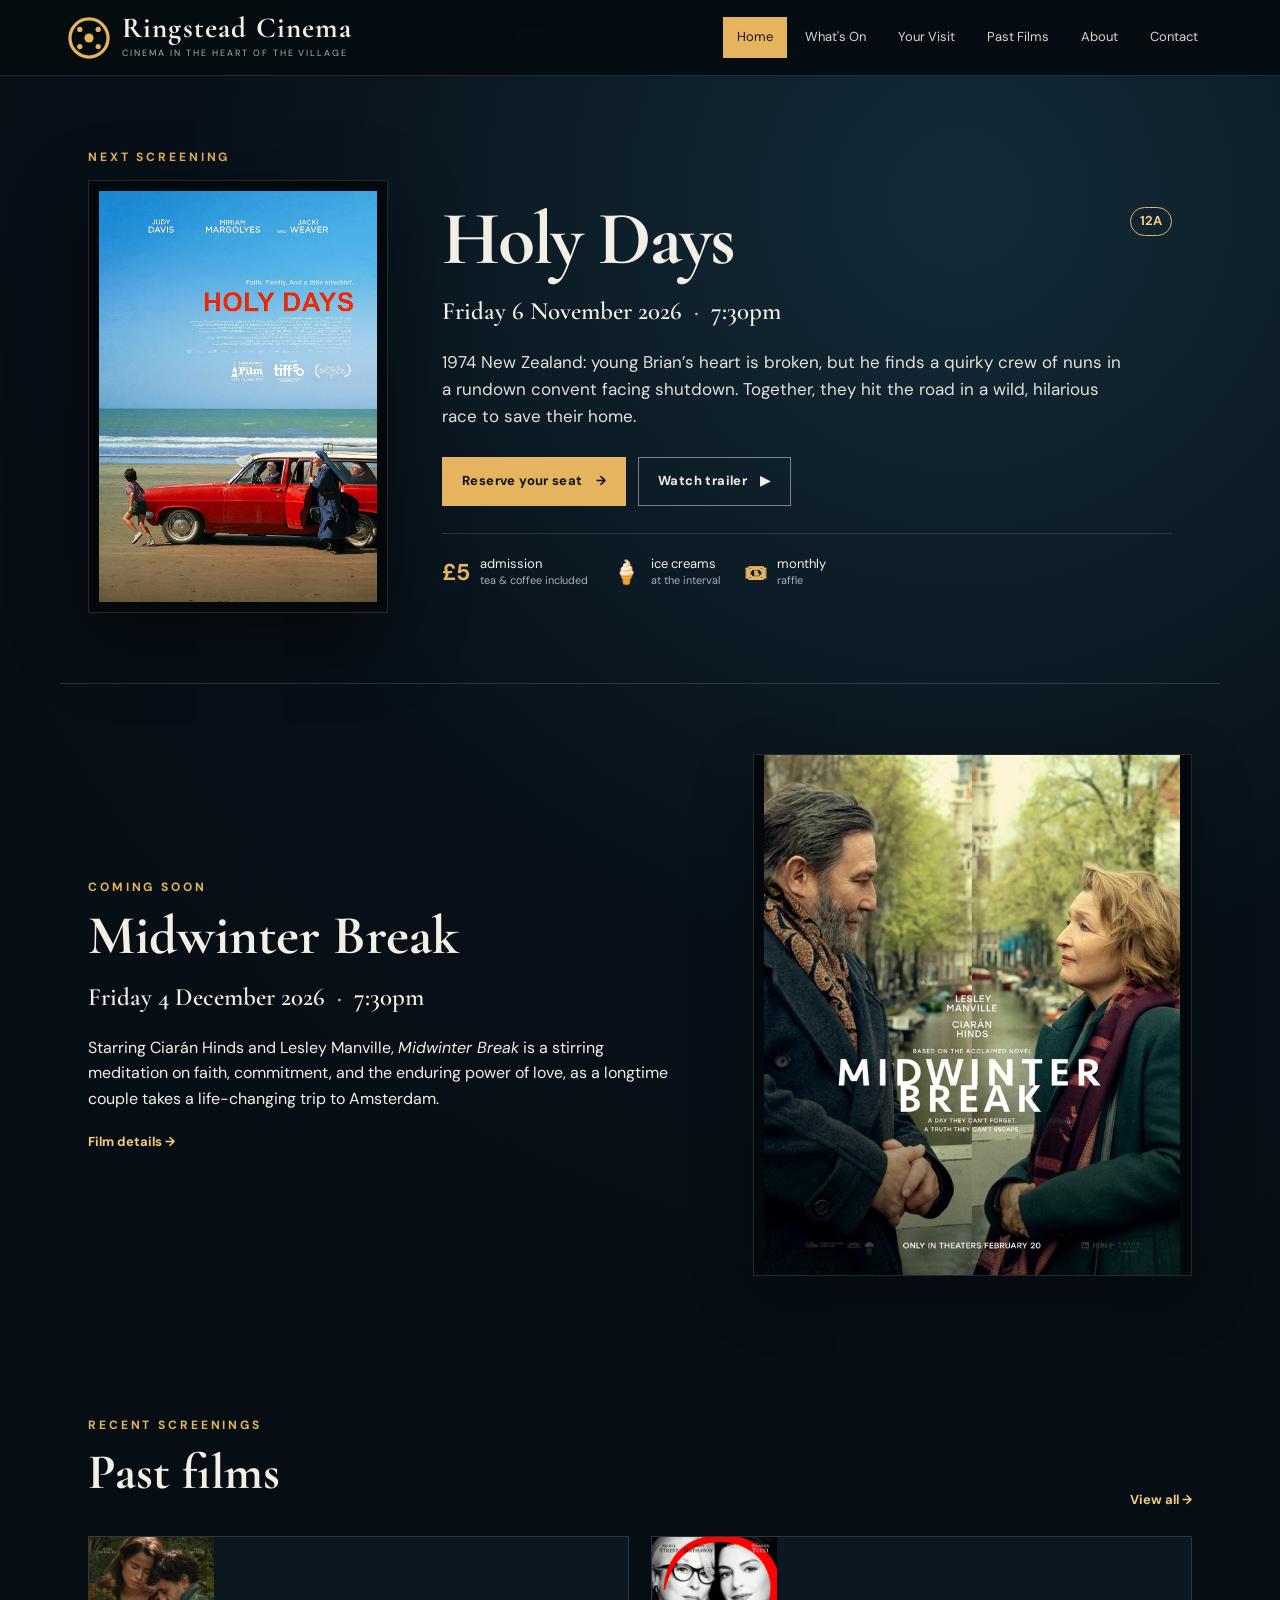
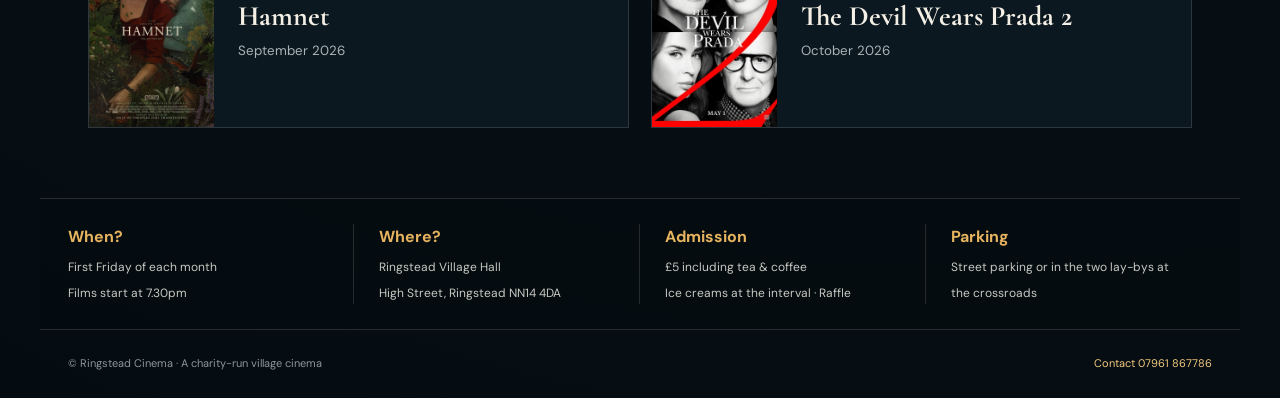
==== index.html @ 79355427 "Update index.html" ====
<!doctype html>
<html lang="en-GB">
<head>
  <meta charset="utf-8">
  <meta name="viewport" content="width=device-width, initial-scale=1">
 <meta name="description" content="Ringstead Village Cinema at Ringstead Village Hall. Films every first Friday of the month at 7.30pm, with £5 admission including tea and coffee.">

<title>Ringstead Village Cinema | Ringstead Cinema</title>
  <link rel="stylesheet" href="styles.css">
</head>
<body>
  <header class="site-header">
    <div class="header-inner">
      <a class="brand" href="index.html" aria-label="Ringstead Cinema home">
        <span class="brand-mark" aria-hidden="true"><svg viewBox="0 0 64 64"><circle cx="32" cy="32" r="29" fill="none" stroke="currentColor" stroke-width="5"/><circle cx="32" cy="32" r="7" fill="currentColor"/><circle cx="18" cy="19" r="4" fill="currentColor"/><circle cx="46" cy="19" r="4" fill="currentColor"/><circle cx="18" cy="45" r="4" fill="currentColor"/><circle cx="46" cy="45" r="4" fill="currentColor"/></svg></span>
        <span><strong>Ringstead Cinema</strong><small>CINEMA IN THE HEART OF THE VILLAGE</small></span>
      </a>
      <nav class="nav" aria-label="Main navigation">
        <a class="active" href="index.html">Home</a><a href="film.html">What's On</a><a href="visit.html">Your Visit</a><a href="past-films.html">Past Films</a><a href="about.html">About</a><a href="visit.html#contact">Contact</a>
      </nav>
    </div>
  </header>

  <main>
    <section class="hero-film section-shell">
      <div class="eyebrow">NEXT SCREENING</div>
      <div class="hero-grid">
        <div class="poster-frame hero-poster"><img src="assets/holy-days-poster.jpg" alt="Holy Days poster"></div>
        <div class="hero-copy">
          <span class="rating">12A</span>
          <h1>Holy Days</h1>
          <p class="date-line">Friday 6 November 2026 <span>·</span> 7:30pm</p>
          <p class="lead">1974 New Zealand: young Brian’s heart is broken, but he finds a quirky crew of nuns in a rundown convent facing shutdown. Together, they hit the road in a wild, hilarious race to save their home.</p>
          <div class="button-row"><a class="button primary" href="film.html#reserve">Reserve your seat <span>→</span></a><a class="button secondary" href="film.html#trailer">Watch trailer <span>▶</span></a></div>
          <div class="perks"><div><b>£5</b><span>admission<br><small>tea &amp; coffee included</small></span></div><div><b>🍦</b><span>ice creams<br><small>at the interval</small></span></div><div><b>🎟</b><span>monthly<br><small>raffle</small></span></div></div>
        </div>
      </div>
    </section>

    <section class="section-shell split-section">
      <div><div class="eyebrow">COMING SOON</div><h2>Midwinter Break</h2><p class="date-line">Friday 4 December 2026 <span>·</span> 7:30pm</p><p>Starring Ciarán Hinds and Lesley Manville, <em>Midwinter Break</em> is a stirring meditation on faith, commitment, and the enduring power of love, as a longtime couple takes a life-changing trip to Amsterdam.</p><a class="text-link" href="coming.html">Film details →</a></div>
      <div class="coming-art"><img src="assets/midwinter-break-poster.png" alt="Midwinter Break poster"></div>
    </section>

    <section class="section-shell archive-preview">
      <div class="section-heading"><div><div class="eyebrow">RECENT SCREENINGS</div><h2>Past films</h2></div><a class="text-link" href="past-films.html">View all →</a></div>
      <div class="past-grid">
        <a class="past-card" href="past-films.html#hamnet"><img src="assets/hamnet-poster.jpg" alt="Hamnet poster"><span><strong>Hamnet</strong><small>September 2026</small></span></a>
        <a class="past-card" href="past-films.html#prada"><img src="assets/devil-wears-prada-2.png" alt="The Devil Wears Prada 2 poster"><span><strong>The Devil Wears Prada 2</strong><small>October 2026</small></span></a>
      </div>
    </section>

    <section class="visit-strip">
      <div><b>When?</b><span>First Friday of each month<br>Films start at 7.30pm</span></div>
      <div><b>Where?</b><span>Ringstead Village Hall<br>High Street, Ringstead NN14 4DA</span></div>
      <div><b>Admission</b><span>£5 including tea &amp; coffee<br>Ice creams at the interval · Raffle</span></div>
      <div><b>Parking</b><span>Street parking or in the two lay-bys at the crossroads</span></div>
    </section>
  </main>
  <footer><div>© Ringstead Cinema · A charity-run village cinema</div><div><a href="visit.html#contact">Contact 07961 867786</a></div></footer>
</body>
</html>
---- styles.css ----
@import url('https://fonts.googleapis.com/css2?family=Cormorant+Garamond:wght@500;600;700&family=DM+Sans:wght@400;500;600;700&display=swap');
:root{--ink:#071018;--ink2:#0b1720;--panel:#101e27;--cream:#f4efe5;--muted:#aab3b7;--gold:#e6b35f;--gold2:#f3ca7e;--line:rgba(244,239,229,.14);--red:#a54d45;--white:#fff}*{box-sizing:border-box}html{scroll-behavior:smooth}body{margin:0;background:radial-gradient(circle at 75% 10%,#132b39 0,#071018 38%,#050c11 100%);color:var(--cream);font-family:'DM Sans',Arial,sans-serif;line-height:1.6}a{color:inherit;text-decoration:none}.site-header{position:sticky;top:0;z-index:20;background:rgba(5,12,17,.93);backdrop-filter:blur(14px);border-bottom:1px solid var(--line)}.header-inner{max-width:1200px;margin:auto;display:flex;align-items:center;justify-content:space-between;gap:24px;padding:15px 28px}.brand{display:flex;align-items:center;gap:12px;min-width:270px}.brand-mark{width:42px;height:42px;color:var(--gold);display:block}.brand-mark svg{width:100%;height:100%}.brand strong{display:block;font-family:'Cormorant Garamond',serif;font-size:29px;line-height:.9;letter-spacing:.04em}.brand small{display:block;font-size:9px;letter-spacing:.22em;color:var(--muted);margin-top:5px}.nav{display:flex;align-items:center;gap:4px}.nav a{font-size:13px;color:#d9d6ce;padding:9px 13px;border:1px solid transparent}.nav a:hover,.nav a.active{color:#111820;background:var(--gold);border-color:var(--gold)}.section-shell{max-width:1160px;margin:0 auto;padding:70px 28px}.hero-film{padding-top:72px}.eyebrow{font-size:12px;letter-spacing:.24em;font-weight:700;color:var(--gold);margin-bottom:12px}.hero-grid{display:grid;grid-template-columns:300px 1fr;gap:54px;align-items:center}.poster-frame{background:#03080c;padding:10px;border:1px solid rgba(244,239,229,.14);box-shadow:0 25px 70px rgba(0,0,0,.45)}.poster-frame img{display:block;width:100%;height:auto}.hero-copy{position:relative}.rating{display:inline-flex;border:1px solid var(--gold);color:var(--gold2);font-weight:700;font-size:13px;border-radius:999px;padding:3px 9px;vertical-align:middle}h1,h2,h3{font-family:'Cormorant Garamond',serif;line-height:.98;margin:0 0 14px}h1{font-size:76px;letter-spacing:-.025em}.hero-copy .rating{position:absolute;left:calc(100% - 62px);top:5px}.date-line{font-family:'Cormorant Garamond',serif;font-weight:600;font-size:25px;margin:0 0 18px}.date-line span,.film-meta span{color:var(--gold);padding:0 6px}.lead{font-size:17px;max-width:680px;color:#e4e0d7}.button-row{display:flex;gap:12px;flex-wrap:wrap;margin:27px 0}.button{display:inline-flex;align-items:center;justify-content:center;gap:13px;border:1px solid var(--gold);padding:13px 19px;font-weight:700;font-size:13px;letter-spacing:.03em;cursor:pointer}.button.primary{background:var(--gold);color:#0a1319}.button.primary:hover{background:var(--gold2)}.button.secondary{background:transparent;color:var(--cream);border-color:#78848a}.button.secondary:hover{border-color:var(--gold);color:var(--gold2)}.button.full{width:100%}.perks{display:flex;gap:24px;border-top:1px solid var(--line);padding-top:20px;max-width:730px}.perks div{display:flex;gap:10px;align-items:center}.perks b{font-size:23px;color:var(--gold)}.perks span{font-size:13px;line-height:1.25}.perks small{color:var(--muted)}.split-section{display:grid;grid-template-columns:1.15fr .85fr;gap:70px;border-top:1px solid var(--line);align-items:center}.split-section h2{font-size:55px}.coming-art{min-height:310px;background:#03080c;position:relative;overflow:hidden;border:1px solid var(--line);display:flex;align-items:center;justify-content:center;box-shadow:0 20px 55px rgba(0,0,0,.3)}.coming-art img{display:block;width:100%;height:auto;max-height:520px;object-fit:contain}.section-heading{display:flex;justify-content:space-between;align-items:end;gap:30px}.archive-preview h2{font-size:50px}.text-link{color:var(--gold2);font-weight:700;font-size:13px}.past-grid{display:grid;grid-template-columns:1fr 1fr;gap:22px;margin-top:25px}.past-card{display:grid;grid-template-columns:125px 1fr;min-height:190px;border:1px solid var(--line);background:rgba(16,30,39,.68);transition:.2s}.past-card:hover{border-color:rgba(230,179,95,.55);transform:translateY(-2px)}.past-card img{width:125px;height:190px;object-fit:cover}.past-card span{padding:24px;align-self:center}.past-card strong{display:block;font-family:'Cormorant Garamond',serif;font-size:28px;line-height:1.05}.past-card small{display:block;color:var(--muted);margin-top:8px}.visit-strip{border-top:1px solid var(--line);border-bottom:1px solid var(--line);display:grid;grid-template-columns:repeat(4,1fr);max-width:1200px;margin:0 auto;padding:25px 28px;background:rgba(4,10,14,.4)}.visit-strip div{padding:0 25px;border-right:1px solid var(--line)}.visit-strip div:first-child{padding-left:0}.visit-strip div:last-child{border:0}.visit-strip b{display:block;color:var(--gold);margin-bottom:4px}.visit-strip span{font-size:12px;color:#c8c8c1}footer{max-width:1200px;margin:auto;padding:25px 28px;display:flex;justify-content:space-between;gap:20px;color:#8d979b;font-size:11px}footer a{color:var(--gold2)}.breadcrumb{font-size:12px;color:#8d979b;margin:0 0 30px}.breadcrumb span{padding:0 8px;color:var(--gold)}.film-intro{display:grid;grid-template-columns:270px 1fr;gap:48px;align-items:center}.film-intro h1{font-size:70px;display:inline-block;margin-right:16px}.title-row{display:flex;align-items:center;gap:15px}.film-meta{font-size:12px;color:var(--muted);letter-spacing:.04em}.booking-section{margin-top:65px;padding:45px 0;border-top:1px solid var(--line);border-bottom:1px solid var(--line)}.booking-layout{display:grid;grid-template-columns:1fr 310px;gap:25px;margin-top:25px}.seat-area{background:rgba(5,13,18,.75);border:1px solid var(--line);padding:28px}.screen-label{height:38px;max-width:520px;margin:0 auto 18px;border-radius:0 0 50% 50%;border-top:5px solid #ddd5c5;text-align:center;color:#8d979b;font-size:10px;letter-spacing:.25em}.tables{display:flex;justify-content:center;gap:40px;margin-bottom:20px}.tables span{font-size:10px;border:1px solid #58636a;padding:5px 24px;border-radius:4px;color:#aab3b7}.seat-map{display:grid;grid-template-columns:26px repeat(7,1fr);gap:8px;max-width:560px;margin:0 auto}.row-label{display:grid;place-items:center;color:var(--gold);font-weight:700}.seat{aspect-ratio:1.25;border:1px solid #667279;background:#e7e4dc;color:#172027;border-radius:6px;font-size:12px;font-weight:700;cursor:pointer}.seat:hover{transform:translateY(-1px);box-shadow:0 5px 10px #0005}.seat.selected{background:#c75b50;color:#fff;border-color:#e98b7f}.seat.reserved{background:#4e565a;color:#aeb4b6;border-color:#4e565a;cursor:not-allowed}.legend{display:flex;justify-content:center;gap:20px;margin-top:25px;color:#aeb4b6;font-size:11px}.legend i{display:inline-block;width:13px;height:13px;border-radius:3px;vertical-align:-2px;margin-right:5px;background:#e7e4dc}.legend i.selected{background:#c75b50}.legend i.reserved{background:#4e565a}.selection-panel{background:#f2eee6;color:#162028;padding:25px;align-self:start}.selection-panel h3{font-size:29px}.selected-list{min-height:70px;font-size:13px;color:#5d686c}.seat-chip{display:inline-block;background:#ddd6c9;padding:4px 7px;border-radius:4px;margin:0 4px 6px 0;color:#182129;font-weight:700}.total{border-top:1px solid #c9c3b8;margin:12px 0 18px;padding-top:14px;display:flex;justify-content:space-between}.total strong{font-size:23px}.tiny{font-size:10px;color:#737a7c;margin-bottom:0}.status-pill{font-size:11px;border:1px solid var(--line);padding:7px 11px;color:#aeb4b6}.booking-form{background:#0d1b24;border:1px solid var(--line);padding:30px;margin-top:22px}.booking-form.hidden{display:none}.form-header{display:flex;justify-content:space-between;align-items:start}.form-header h3{font-size:35px}.link-button{background:none;border:0;color:var(--gold2);cursor:pointer;font:inherit;font-size:12px}.form-grid{display:grid;grid-template-columns:repeat(3,1fr);gap:15px}.booking-form label{font-size:12px;color:#aeb4b6}.booking-form input{display:block;width:100%;margin-top:6px;background:#071018;border:1px solid #46535a;color:#f4efe5;padding:11px;border-radius:2px;font:inherit}.checkbox{display:flex;gap:8px;align-items:start;margin:18px 0}.checkbox input{width:auto;margin:3px 0}.form-message{margin-top:15px;font-size:12px;color:var(--gold2)}.content-section{padding:60px 0;border-bottom:1px solid var(--line)}.content-section h2{font-size:50px}.video-wrap{position:relative;aspect-ratio:16/9;background:#000;max-width:900px}.video-wrap iframe{position:absolute;inset:0;width:100%;height:100%;border:0}.info-cards{display:grid;grid-template-columns:repeat(3,1fr);gap:15px}.info-cards div{border:1px solid var(--line);padding:22px;background:rgba(16,30,39,.65)}.info-cards strong,.info-cards span{display:block}.info-cards strong{font-family:'Cormorant Garamond',serif;font-size:25px}.info-cards span{color:var(--muted);font-size:12px}.interior-page h1{font-size:72px}.large-copy{font-size:21px;color:#d4d2cb;max-width:780px}.visit-grid{display:grid;grid-template-columns:1fr 1fr;gap:70px;border-top:1px solid var(--line);margin-top:50px;padding-top:40px}.visit-grid h2,.about-columns h2{font-size:40px}.contact-box{margin-top:60px;padding:35px;border:1px solid var(--line);display:flex;align-items:center;justify-content:space-between;gap:30px;background:rgba(16,30,39,.7)}.phone{font-family:'Cormorant Garamond',serif;font-size:35px;color:var(--gold);margin:0}.archive-grid{display:grid;grid-template-columns:1fr 1fr;gap:25px;margin-top:50px}.archive-card{display:grid;grid-template-columns:190px 1fr;border:1px solid var(--line);background:rgba(16,30,39,.65)}.archive-card img{width:190px;height:280px;object-fit:cover}.archive-card div{padding:28px}.archive-card h2{font-size:38px}.about-columns{display:grid;grid-template-columns:1fr 1fr;gap:70px;margin-top:50px;border-top:1px solid var(--line);padding-top:40px}.about-columns p{max-width:540px}
@media(max-width:850px){.header-inner{align-items:flex-start;flex-direction:column}.nav{width:100%;overflow:auto}.nav a{white-space:nowrap}.hero-grid,.film-intro,.split-section,.booking-layout,.visit-grid,.about-columns,.archive-grid{grid-template-columns:1fr}.hero-copy .rating{position:static}.hero-grid{gap:28px}.hero-poster,.film-intro>.poster-frame{max-width:330px;margin:auto}h1,.interior-page h1{font-size:56px}.film-intro h1{font-size:54px}.visit-strip{grid-template-columns:1fr 1fr;gap:18px}.visit-strip div{padding:10px 18px;border-right:0}.past-grid{grid-template-columns:1fr}.form-grid{grid-template-columns:1fr}.archive-card{grid-template-columns:130px 1fr}.archive-card img{width:130px;height:195px}.booking-layout{gap:15px}.seat-area{padding:18px}.seat-map{gap:5px}.tables{gap:15px}.section-shell{padding:50px 20px}}
@media(max-width:520px){.brand strong{font-size:24px}.brand small{font-size:7px}.nav a{font-size:12px;padding:7px 10px}.hero-grid{grid-template-columns:1fr}.perks{gap:12px;justify-content:space-between}.perks div{gap:5px}.perks span{font-size:11px}.date-line{font-size:21px}.lead{font-size:15px}.visit-strip{grid-template-columns:1fr}.past-card{grid-template-columns:105px 1fr}.past-card img{width:105px;height:160px}.seat-area{padding:12px}.seat-map{gap:4px}.seat{font-size:10px}.row-label{font-size:11px}.legend{gap:8px}.selection-panel{padding:20px}.archive-card{grid-template-columns:110px 1fr}.archive-card img{width:110px;height:165px}.archive-card div{padding:18px}.archive-card h2{font-size:30px}.contact-box{align-items:flex-start;flex-direction:column}footer{flex-direction:column}}

.video-fallback{max-width:900px;margin:12px 0 0;color:var(--muted);font-size:12px}.video-fallback a{color:var(--gold2);font-weight:700}.video-fallback a:hover{color:var(--gold)}
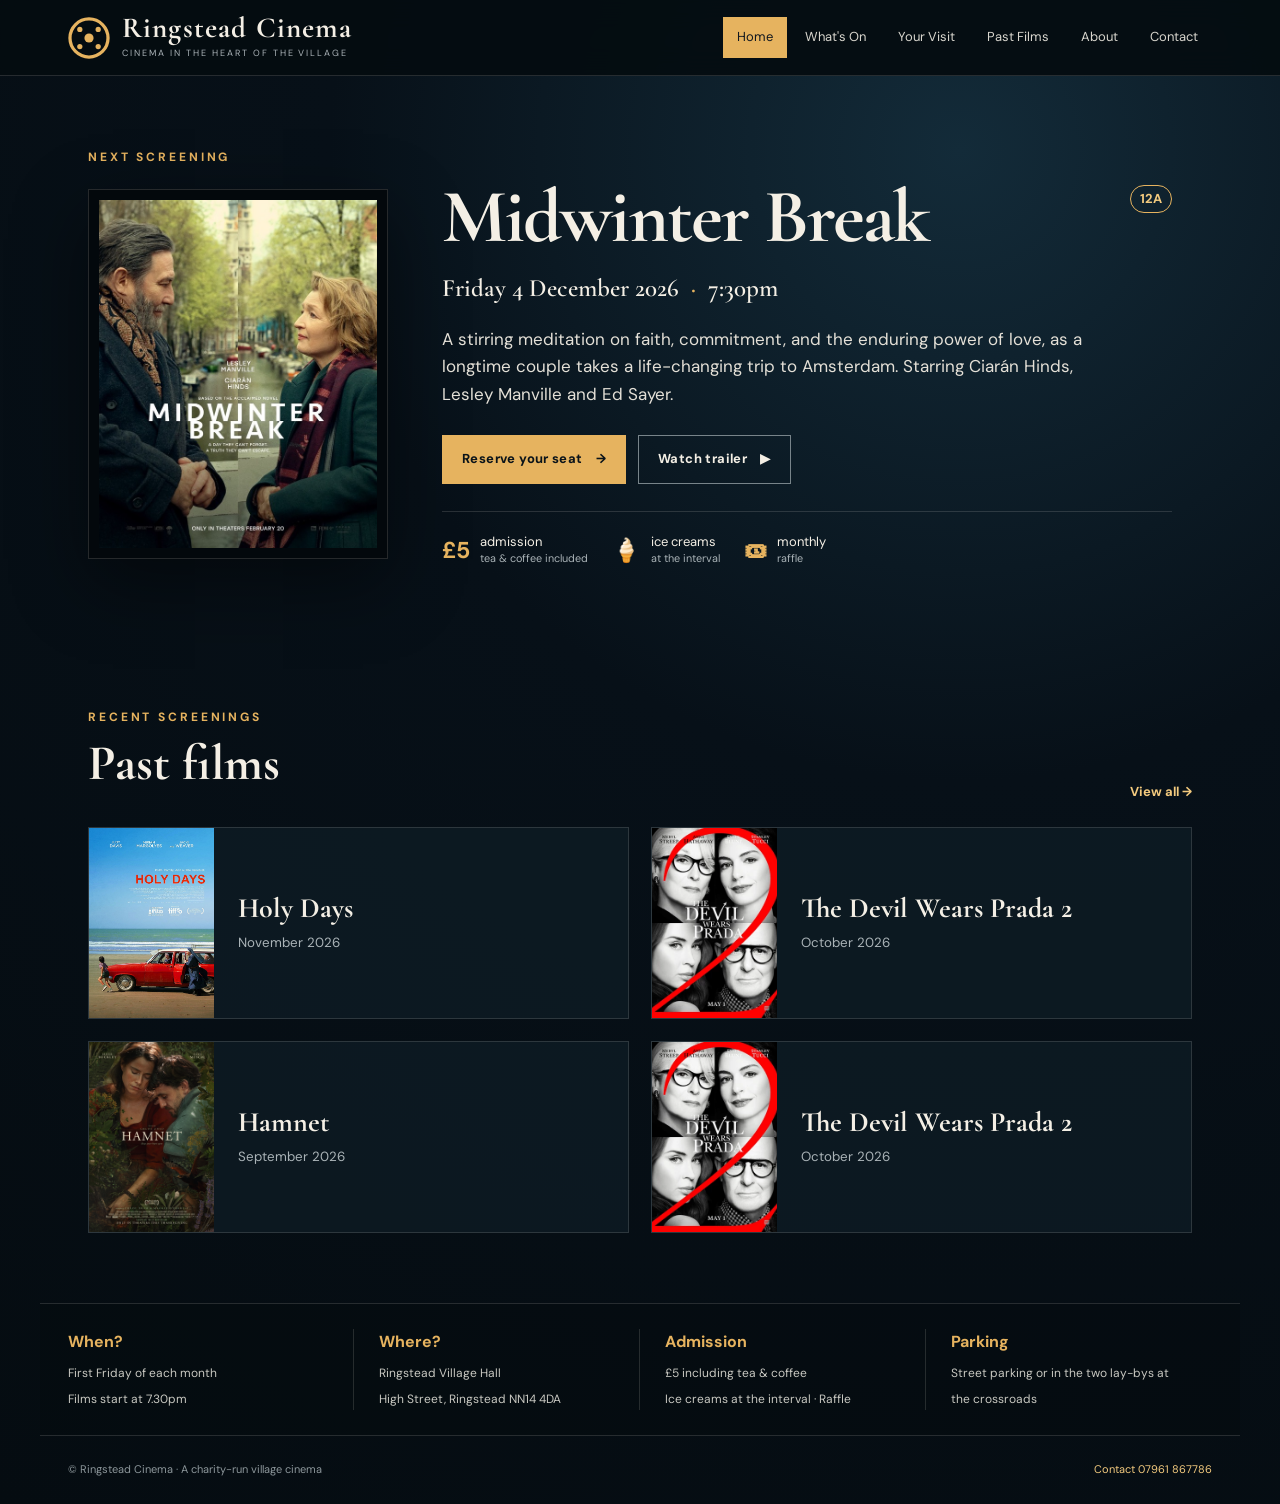
==== commit 907eb1a4: "Promote Midwinter Break to next screening" ====
--- a/index.html
+++ b/index.html
@@ -3,10 +3,25 @@
 <head>
   <meta charset="utf-8">
   <meta name="viewport" content="width=device-width, initial-scale=1">
- <meta name="description" content="Ringstead Village Cinema at Ringstead Village Hall. Films every first Friday of the month at 7.30pm, with £5 admission including tea and coffee.">
+ <meta name="description" content="Midwinter Break at Ringstead Cinema, Friday 4 December 2026 at 7.30pm. Films every first Friday of the month at Ringstead Village Hall.">
 
 <title>Ringstead Village Cinema | Ringstead Cinema</title>
   <link rel="stylesheet" href="styles.css">
+<script type="application/ld+json">
+{
+  "@context": "https://schema.org",
+  "@type": "MovieTheater",
+  "name": "Ringstead Cinema",
+  "description": "Ringstead Village Cinema at Ringstead Village Hall, showing a film on the first Friday of each month.",
+  "url": "https://ringstead-cinema.pages.dev/",
+  "address": {
+    "@type": "PostalAddress",
+    "name": "Ringstead Village Hall",
+    "addressLocality": "Ringstead",
+    "addressCountry": "GB"
+  }
+}
+</script>
 </head>
 <body>
   <header class="site-header">
@@ -25,26 +40,23 @@
     <section class="hero-film section-shell">
       <div class="eyebrow">NEXT SCREENING</div>
       <div class="hero-grid">
-        <div class="poster-frame hero-poster"><img src="assets/holy-days-poster.jpg" alt="Holy Days poster"></div>
+        <div class="poster-frame hero-poster"><img src="assets/midwinter-break-poster.png" alt="Midwinter Break poster"></div>
         <div class="hero-copy">
           <span class="rating">12A</span>
-          <h1>Holy Days</h1>
-          <p class="date-line">Friday 6 November 2026 <span>·</span> 7:30pm</p>
-          <p class="lead">1974 New Zealand: young Brian’s heart is broken, but he finds a quirky crew of nuns in a rundown convent facing shutdown. Together, they hit the road in a wild, hilarious race to save their home.</p>
+          <h1>Midwinter Break</h1>
+          <p class="date-line">Friday 4 December 2026 <span>·</span> 7:30pm</p>
+          <p class="lead">A stirring meditation on faith, commitment, and the enduring power of love, as a longtime couple takes a life-changing trip to Amsterdam. Starring Ciarán Hinds, Lesley Manville and Ed Sayer.</p>
           <div class="button-row"><a class="button primary" href="film.html#reserve">Reserve your seat <span>→</span></a><a class="button secondary" href="film.html#trailer">Watch trailer <span>▶</span></a></div>
           <div class="perks"><div><b>£5</b><span>admission<br><small>tea &amp; coffee included</small></span></div><div><b>🍦</b><span>ice creams<br><small>at the interval</small></span></div><div><b>🎟</b><span>monthly<br><small>raffle</small></span></div></div>
         </div>
       </div>
     </section>
 
-    <section class="section-shell split-section">
-      <div><div class="eyebrow">COMING SOON</div><h2>Midwinter Break</h2><p class="date-line">Friday 4 December 2026 <span>·</span> 7:30pm</p><p>Starring Ciarán Hinds and Lesley Manville, <em>Midwinter Break</em> is a stirring meditation on faith, commitment, and the enduring power of love, as a longtime couple takes a life-changing trip to Amsterdam.</p><a class="text-link" href="coming.html">Film details →</a></div>
-      <div class="coming-art"><img src="assets/midwinter-break-poster.png" alt="Midwinter Break poster"></div>
-    </section>
-
     <section class="section-shell archive-preview">
       <div class="section-heading"><div><div class="eyebrow">RECENT SCREENINGS</div><h2>Past films</h2></div><a class="text-link" href="past-films.html">View all →</a></div>
       <div class="past-grid">
+        <a class="past-card" href="past-films.html#holy-days"><img src="assets/holy-days-poster.jpg" alt="Holy Days poster"><span><strong>Holy Days</strong><small>November 2026</small></span></a>
+        <a class="past-card" href="past-films.html#prada"><img src="assets/devil-wears-prada-2.png" alt="The Devil Wears Prada 2 poster"><span><strong>The Devil Wears Prada 2</strong><small>October 2026</small></span></a>
         <a class="past-card" href="past-films.html#hamnet"><img src="assets/hamnet-poster.jpg" alt="Hamnet poster"><span><strong>Hamnet</strong><small>September 2026</small></span></a>
         <a class="past-card" href="past-films.html#prada"><img src="assets/devil-wears-prada-2.png" alt="The Devil Wears Prada 2 poster"><span><strong>The Devil Wears Prada 2</strong><small>October 2026</small></span></a>
       </div>
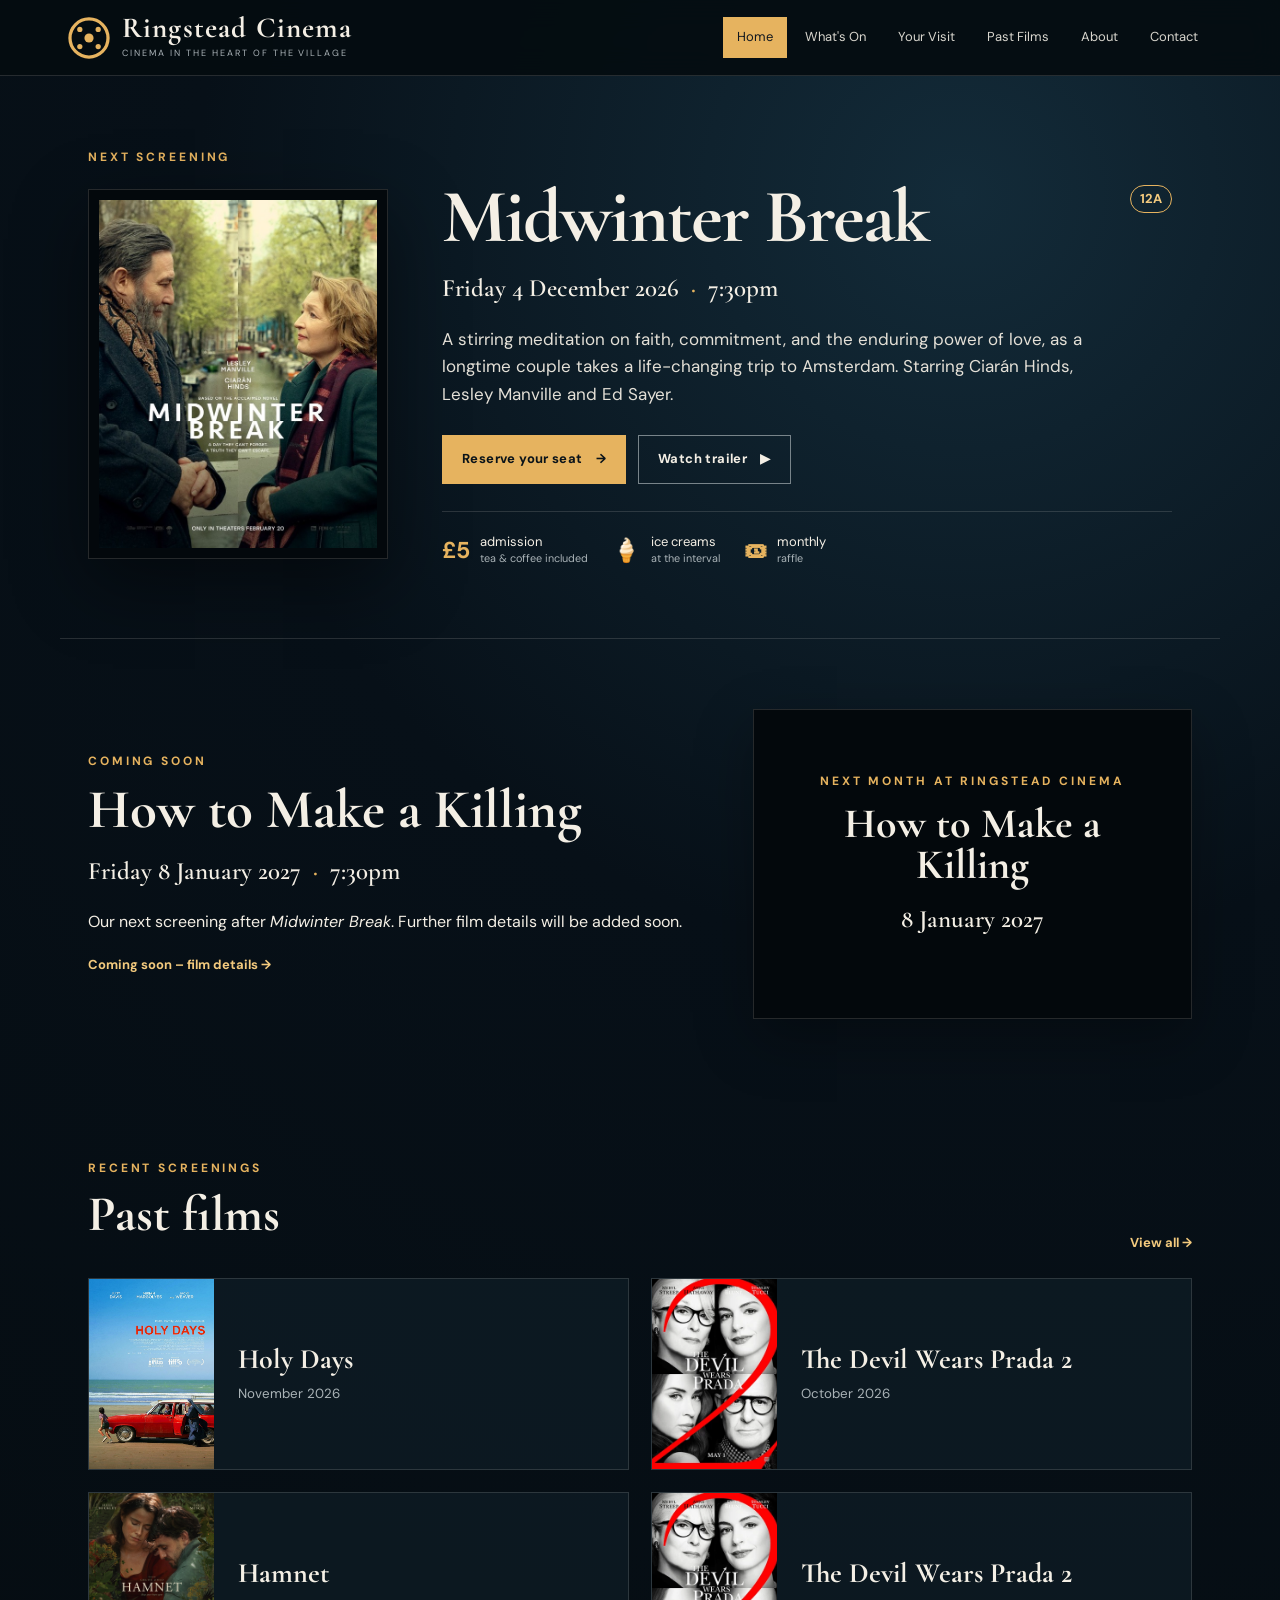
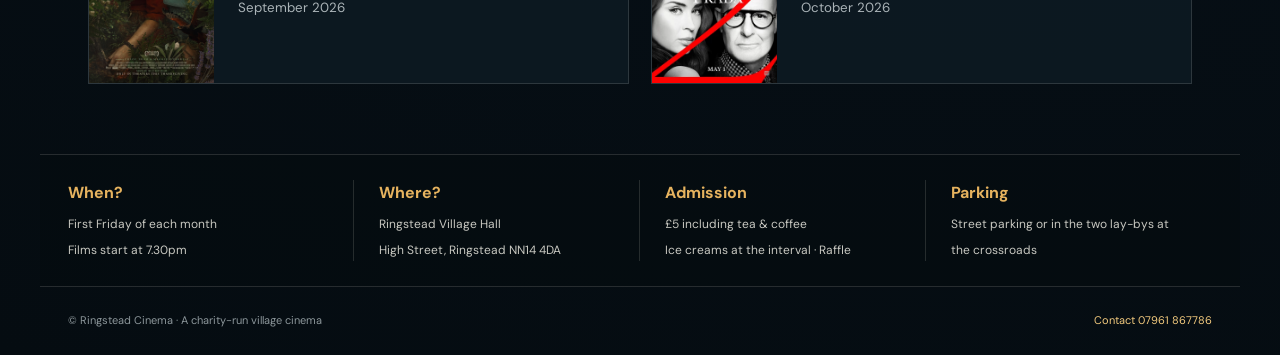
==== commit a562cb0f: "Add January 2027 film to Coming Soon section" ====
--- a/index.html
+++ b/index.html
@@ -52,6 +52,23 @@
       </div>
     </section>
 
+    <section class="section-shell split-section">
+      <div>
+        <div class="eyebrow">COMING SOON</div>
+        <h2>How to Make a Killing</h2>
+        <p class="date-line">Friday 8 January 2027 <span>·</span> 7:30pm</p>
+        <p>Our next screening after <em>Midwinter Break</em>. Further film details will be added soon.</p>
+        <a class="text-link" href="coming.html">Coming soon – film details →</a>
+      </div>
+      <div class="coming-art">
+        <div style="text-align:center;padding:35px">
+          <div class="eyebrow">NEXT MONTH AT RINGSTEAD CINEMA</div>
+          <h2 style="font-size:42px">How to Make a Killing</h2>
+          <p class="date-line">8 January 2027</p>
+        </div>
+      </div>
+    </section>
+
     <section class="section-shell archive-preview">
       <div class="section-heading"><div><div class="eyebrow">RECENT SCREENINGS</div><h2>Past films</h2></div><a class="text-link" href="past-films.html">View all →</a></div>
       <div class="past-grid">
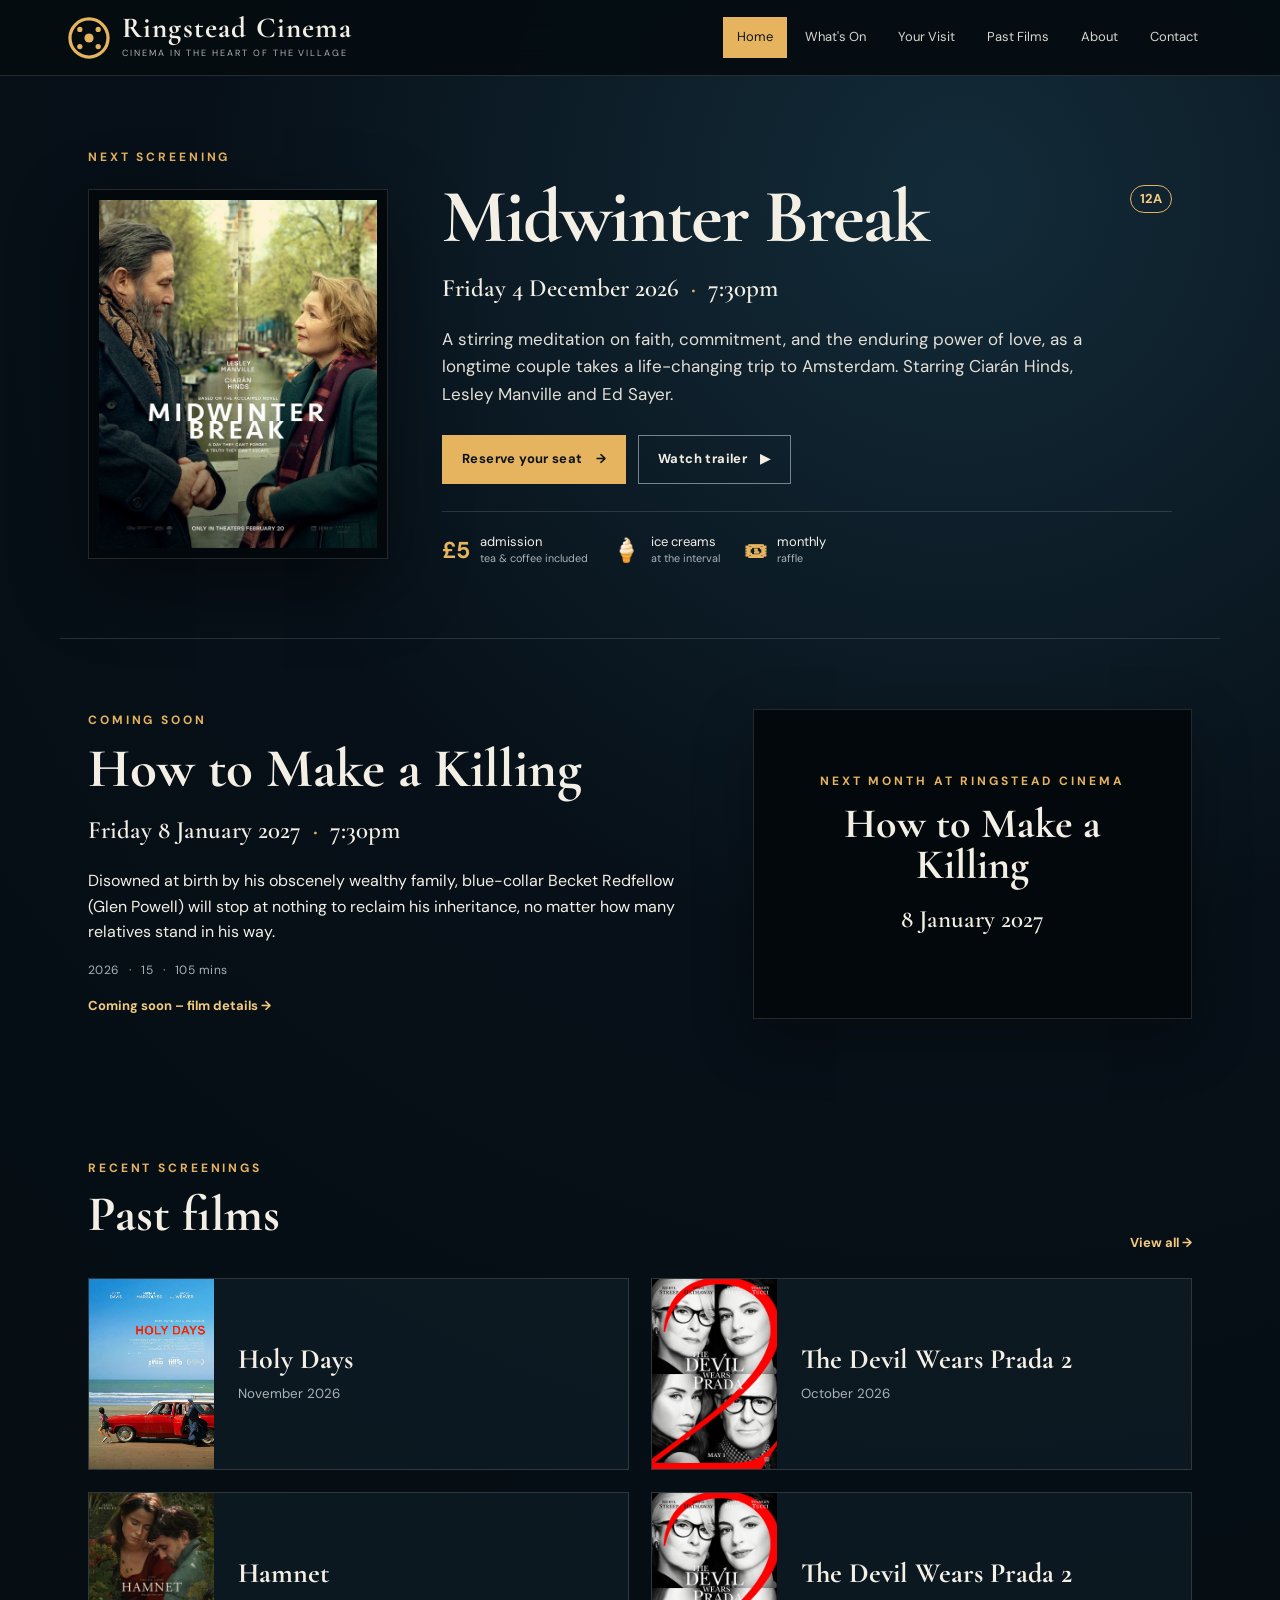
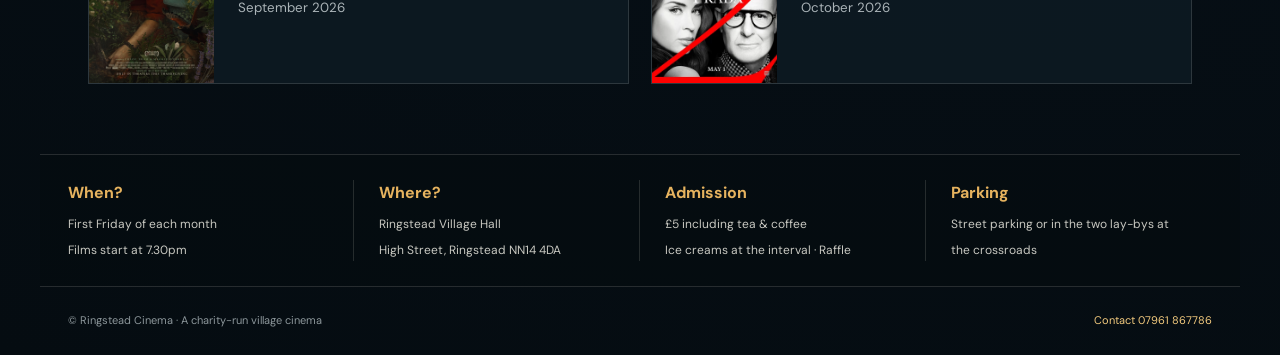
==== commit b607d815: "Add January film synopsis and rating to homepage" ====
--- a/index.html
+++ b/index.html
@@ -57,7 +57,8 @@
         <div class="eyebrow">COMING SOON</div>
         <h2>How to Make a Killing</h2>
         <p class="date-line">Friday 8 January 2027 <span>·</span> 7:30pm</p>
-        <p>Our next screening after <em>Midwinter Break</em>. Further film details will be added soon.</p>
+        <p>Disowned at birth by his obscenely wealthy family, blue-collar Becket Redfellow (Glen Powell) will stop at nothing to reclaim his inheritance, no matter how many relatives stand in his way.</p>
+        <p class="film-meta">2026 <span>·</span> 15 <span>·</span> 105 mins</p>
         <a class="text-link" href="coming.html">Coming soon – film details →</a>
       </div>
       <div class="coming-art">
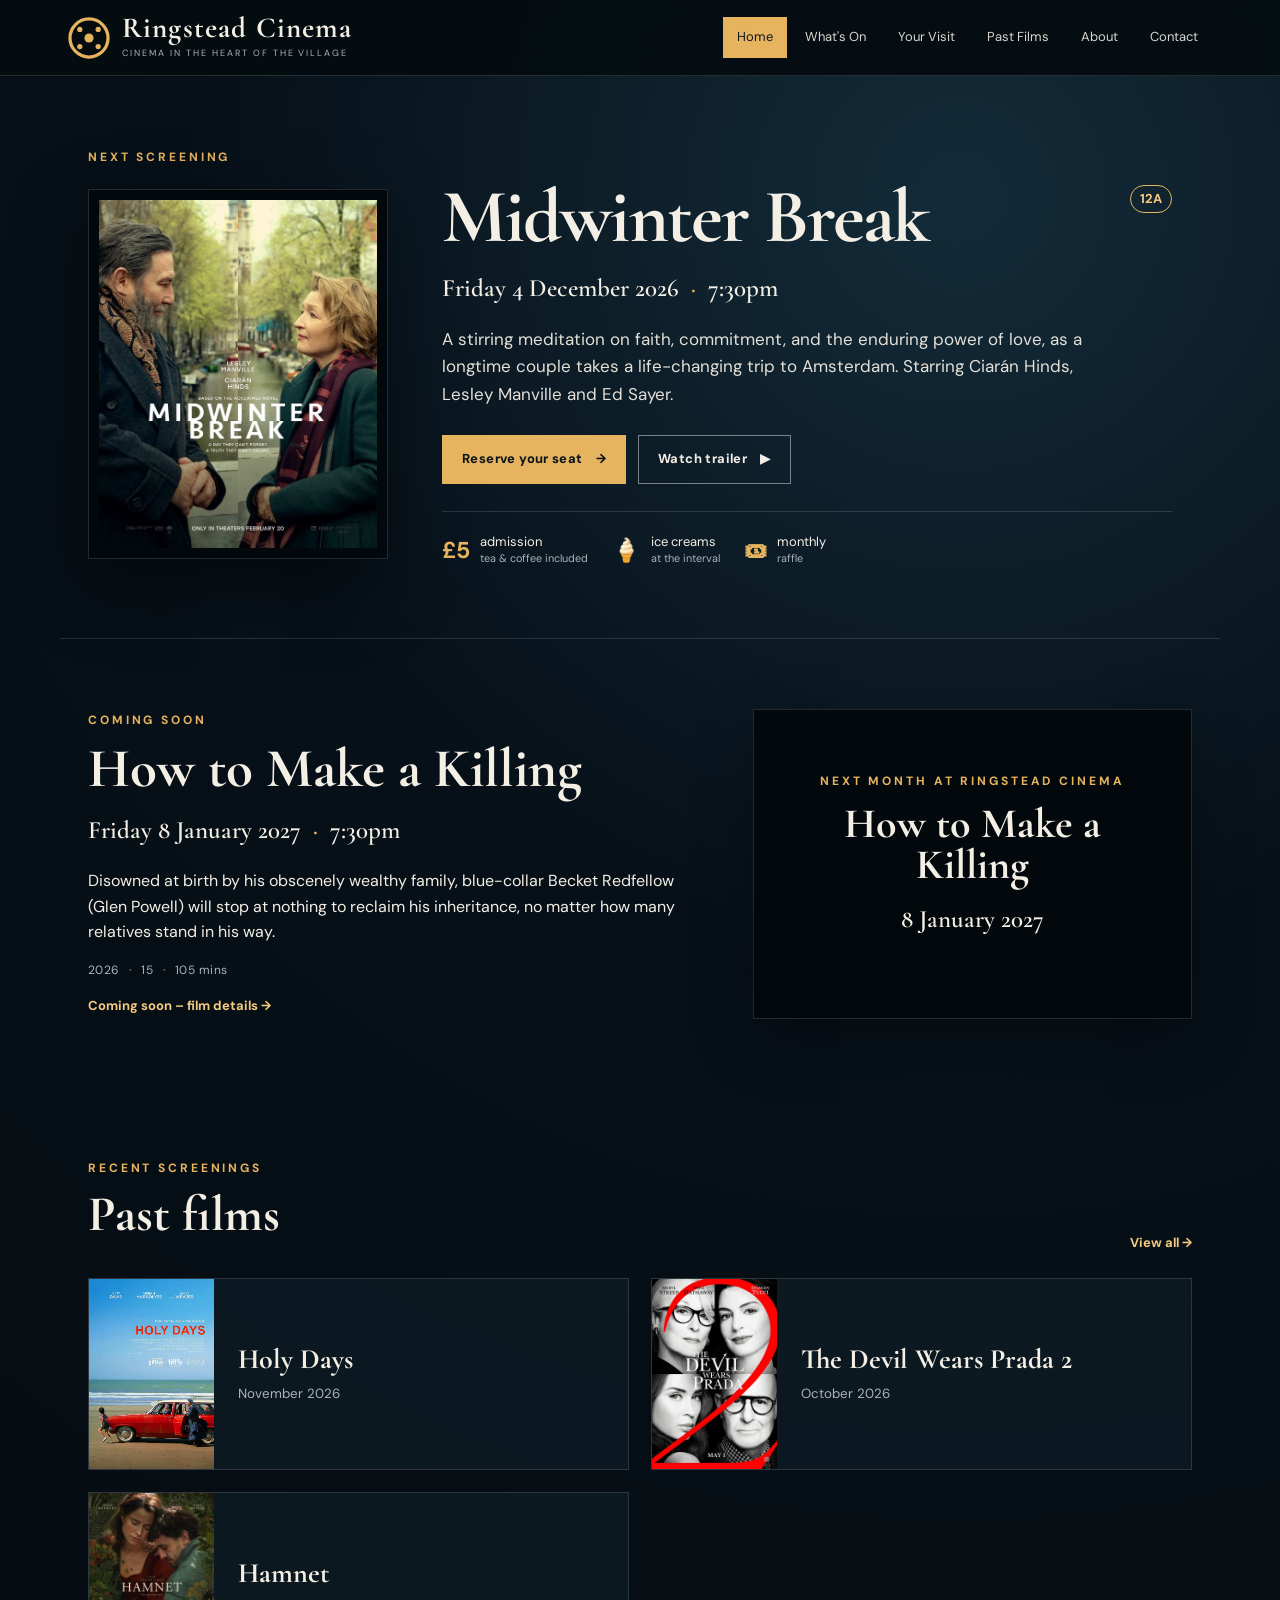
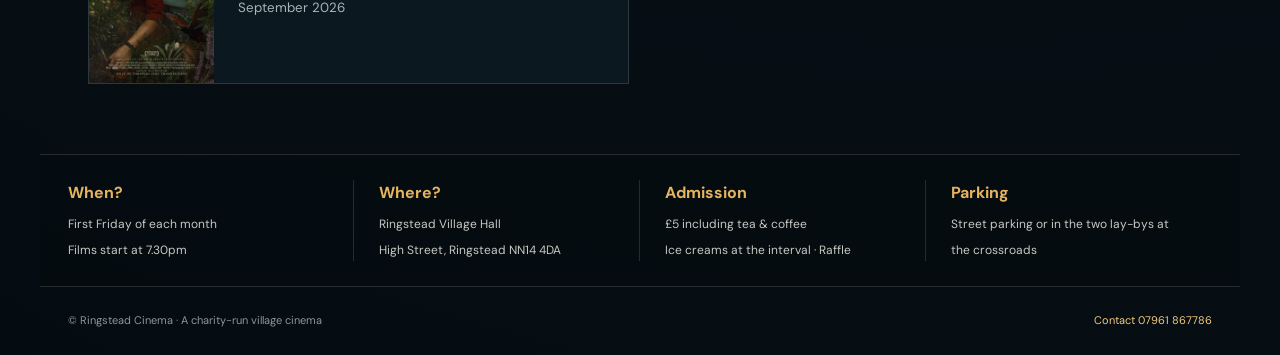
==== commit a5d86759: "Remove duplicate past film from homepage" ====
--- a/index.html
+++ b/index.html
@@ -76,7 +76,6 @@
         <a class="past-card" href="past-films.html#holy-days"><img src="assets/holy-days-poster.jpg" alt="Holy Days poster"><span><strong>Holy Days</strong><small>November 2026</small></span></a>
         <a class="past-card" href="past-films.html#prada"><img src="assets/devil-wears-prada-2.png" alt="The Devil Wears Prada 2 poster"><span><strong>The Devil Wears Prada 2</strong><small>October 2026</small></span></a>
         <a class="past-card" href="past-films.html#hamnet"><img src="assets/hamnet-poster.jpg" alt="Hamnet poster"><span><strong>Hamnet</strong><small>September 2026</small></span></a>
-        <a class="past-card" href="past-films.html#prada"><img src="assets/devil-wears-prada-2.png" alt="The Devil Wears Prada 2 poster"><span><strong>The Devil Wears Prada 2</strong><small>October 2026</small></span></a>
       </div>
     </section>
 
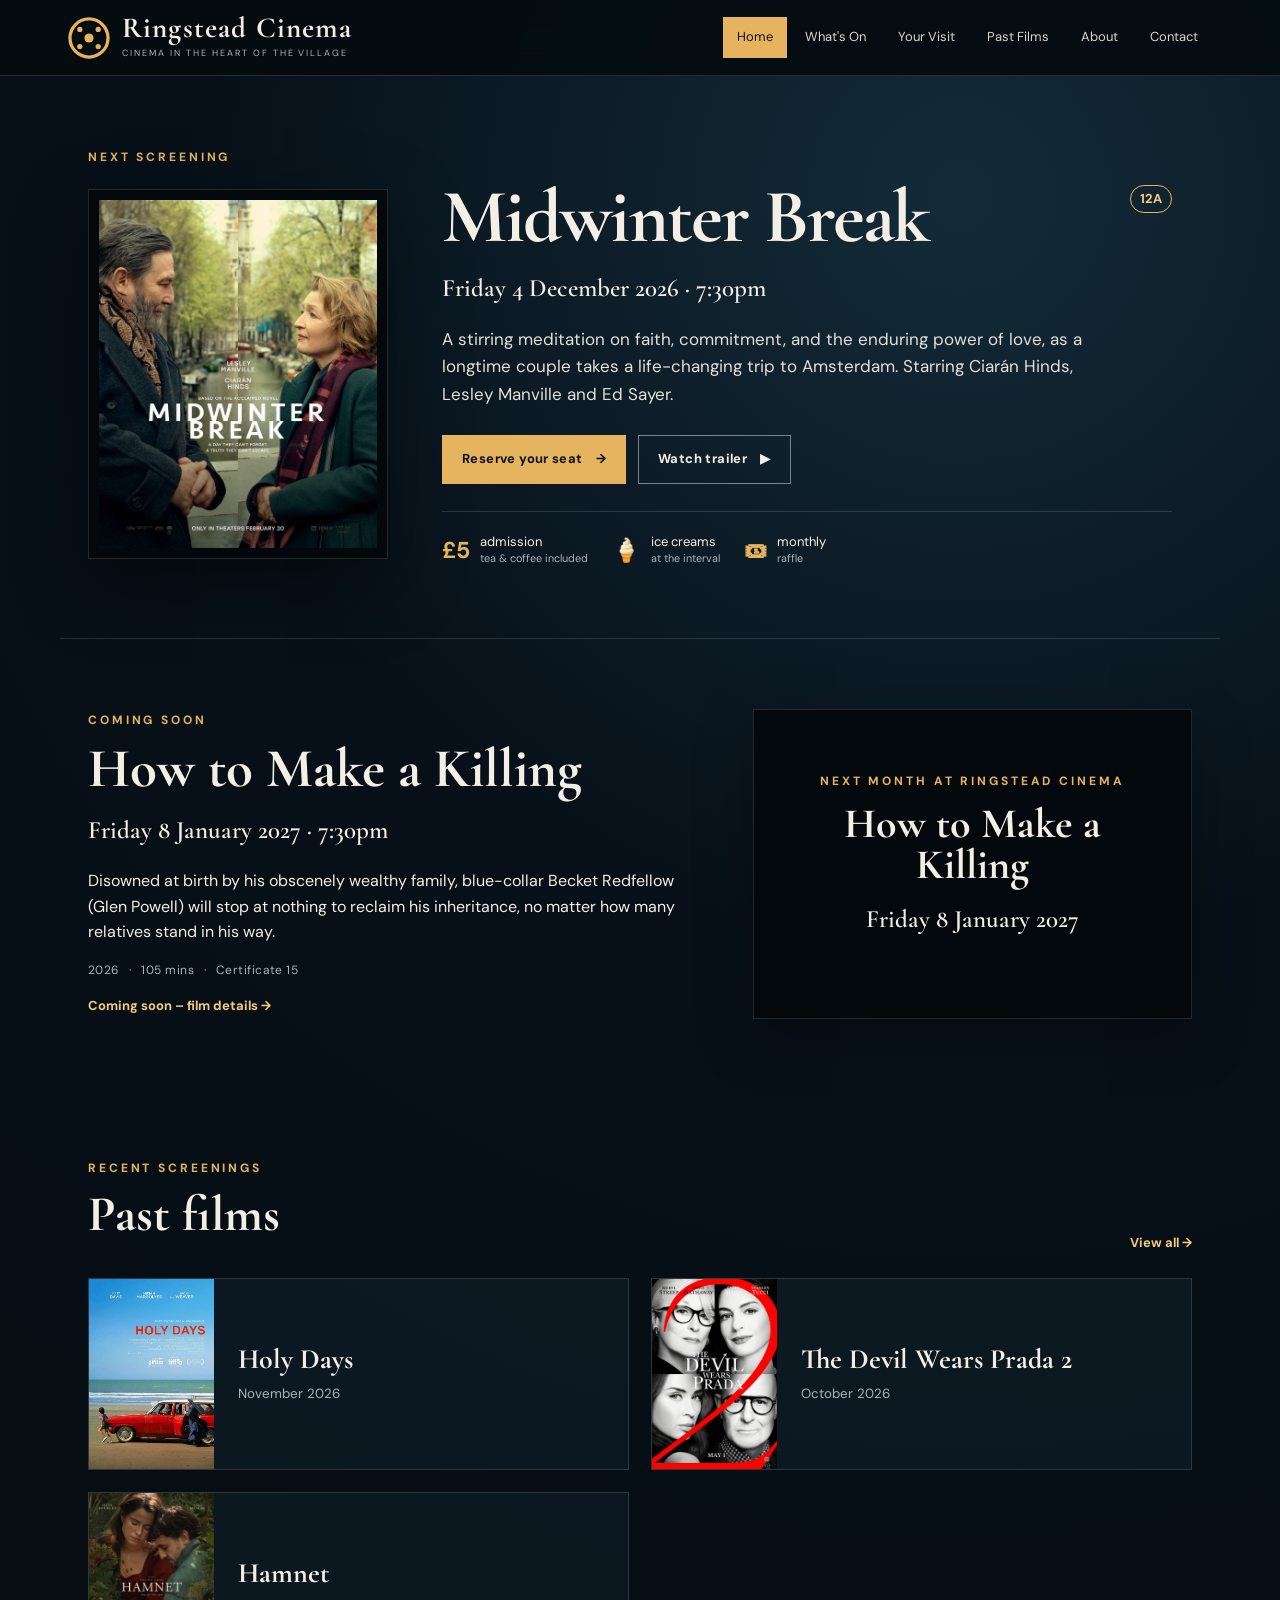
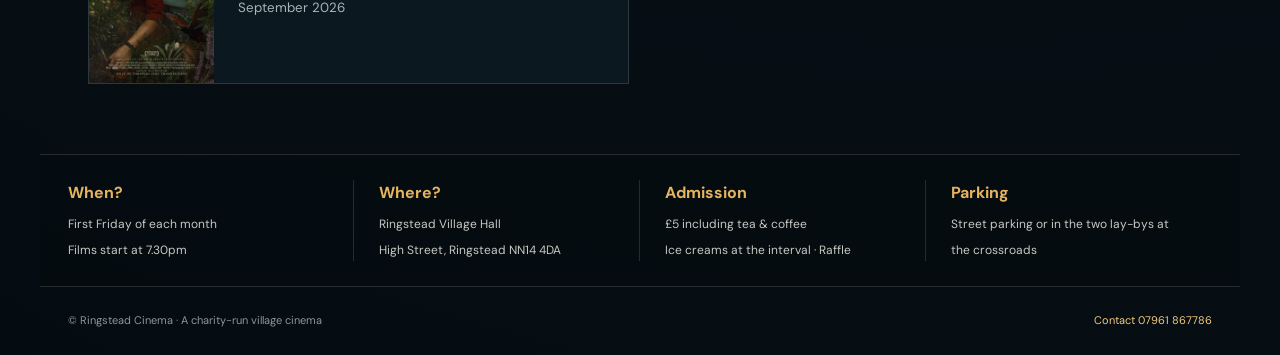
==== commit 9ca55215: "Connect index.html to central film data" ====
--- a/index.html
+++ b/index.html
@@ -7,6 +7,7 @@
 
 <title>Ringstead Village Cinema | Ringstead Cinema</title>
   <link rel="stylesheet" href="styles.css">
+  <script src="films.js" defer></script>
 <script type="application/ld+json">
 {
   "@context": "https://schema.org",
@@ -40,12 +41,12 @@
     <section class="hero-film section-shell">
       <div class="eyebrow">NEXT SCREENING</div>
       <div class="hero-grid">
-        <div class="poster-frame hero-poster"><img src="assets/midwinter-break-poster.png" alt="Midwinter Break poster"></div>
+        <div class="poster-frame hero-poster"><img data-current-poster src="assets/midwinter-break-poster.png" alt="Midwinter Break poster"></div>
         <div class="hero-copy">
-          <span class="rating">12A</span>
-          <h1>Midwinter Break</h1>
-          <p class="date-line">Friday 4 December 2026 <span>·</span> 7:30pm</p>
-          <p class="lead">A stirring meditation on faith, commitment, and the enduring power of love, as a longtime couple takes a life-changing trip to Amsterdam. Starring Ciarán Hinds, Lesley Manville and Ed Sayer.</p>
+          <span class="rating" data-current-rating>12A</span>
+          <h1 data-current-title>Midwinter Break</h1>
+          <p class="date-line" data-current-date>Friday 4 December 2026 · 7:30pm</p>
+          <p class="lead" data-current-synopsis>A stirring meditation on faith, commitment, and the enduring power of love, as a longtime couple takes a life-changing trip to Amsterdam. Starring Ciarán Hinds, Lesley Manville and Ed Sayer.</p>
           <div class="button-row"><a class="button primary" href="film.html#reserve">Reserve your seat <span>→</span></a><a class="button secondary" href="film.html#trailer">Watch trailer <span>▶</span></a></div>
           <div class="perks"><div><b>£5</b><span>admission<br><small>tea &amp; coffee included</small></span></div><div><b>🍦</b><span>ice creams<br><small>at the interval</small></span></div><div><b>🎟</b><span>monthly<br><small>raffle</small></span></div></div>
         </div>
@@ -55,24 +56,24 @@
     <section class="section-shell split-section">
       <div>
         <div class="eyebrow">COMING SOON</div>
-        <h2>How to Make a Killing</h2>
-        <p class="date-line">Friday 8 January 2027 <span>·</span> 7:30pm</p>
-        <p>Disowned at birth by his obscenely wealthy family, blue-collar Becket Redfellow (Glen Powell) will stop at nothing to reclaim his inheritance, no matter how many relatives stand in his way.</p>
-        <p class="film-meta">2026 <span>·</span> 15 <span>·</span> 105 mins</p>
+        <h2 data-coming-title>How to Make a Killing</h2>
+        <p class="date-line" data-coming-date>Friday 8 January 2027 · 7:30pm</p>
+        <p data-coming-synopsis>Disowned at birth by his obscenely wealthy family, blue-collar Becket Redfellow (Glen Powell) will stop at nothing to reclaim his inheritance, no matter how many relatives stand in his way.</p>
+        <p class="film-meta" data-coming-meta>2026 <span>·</span> 15 <span>·</span> 105 mins</p>
         <a class="text-link" href="coming.html">Coming soon – film details →</a>
       </div>
       <div class="coming-art">
         <div style="text-align:center;padding:35px">
           <div class="eyebrow">NEXT MONTH AT RINGSTEAD CINEMA</div>
-          <h2 style="font-size:42px">How to Make a Killing</h2>
-          <p class="date-line">8 January 2027</p>
+          <h2 style="font-size:42px" data-coming-title>How to Make a Killing</h2>
+          <p class="date-line" data-coming-date-short>Friday 8 January 2027</p>
         </div>
       </div>
     </section>
 
     <section class="section-shell archive-preview">
       <div class="section-heading"><div><div class="eyebrow">RECENT SCREENINGS</div><h2>Past films</h2></div><a class="text-link" href="past-films.html">View all →</a></div>
-      <div class="past-grid">
+      <div class="past-grid" data-recent-films>
         <a class="past-card" href="past-films.html#holy-days"><img src="assets/holy-days-poster.jpg" alt="Holy Days poster"><span><strong>Holy Days</strong><small>November 2026</small></span></a>
         <a class="past-card" href="past-films.html#prada"><img src="assets/devil-wears-prada-2.png" alt="The Devil Wears Prada 2 poster"><span><strong>The Devil Wears Prada 2</strong><small>October 2026</small></span></a>
         <a class="past-card" href="past-films.html#hamnet"><img src="assets/hamnet-poster.jpg" alt="Hamnet poster"><span><strong>Hamnet</strong><small>September 2026</small></span></a>
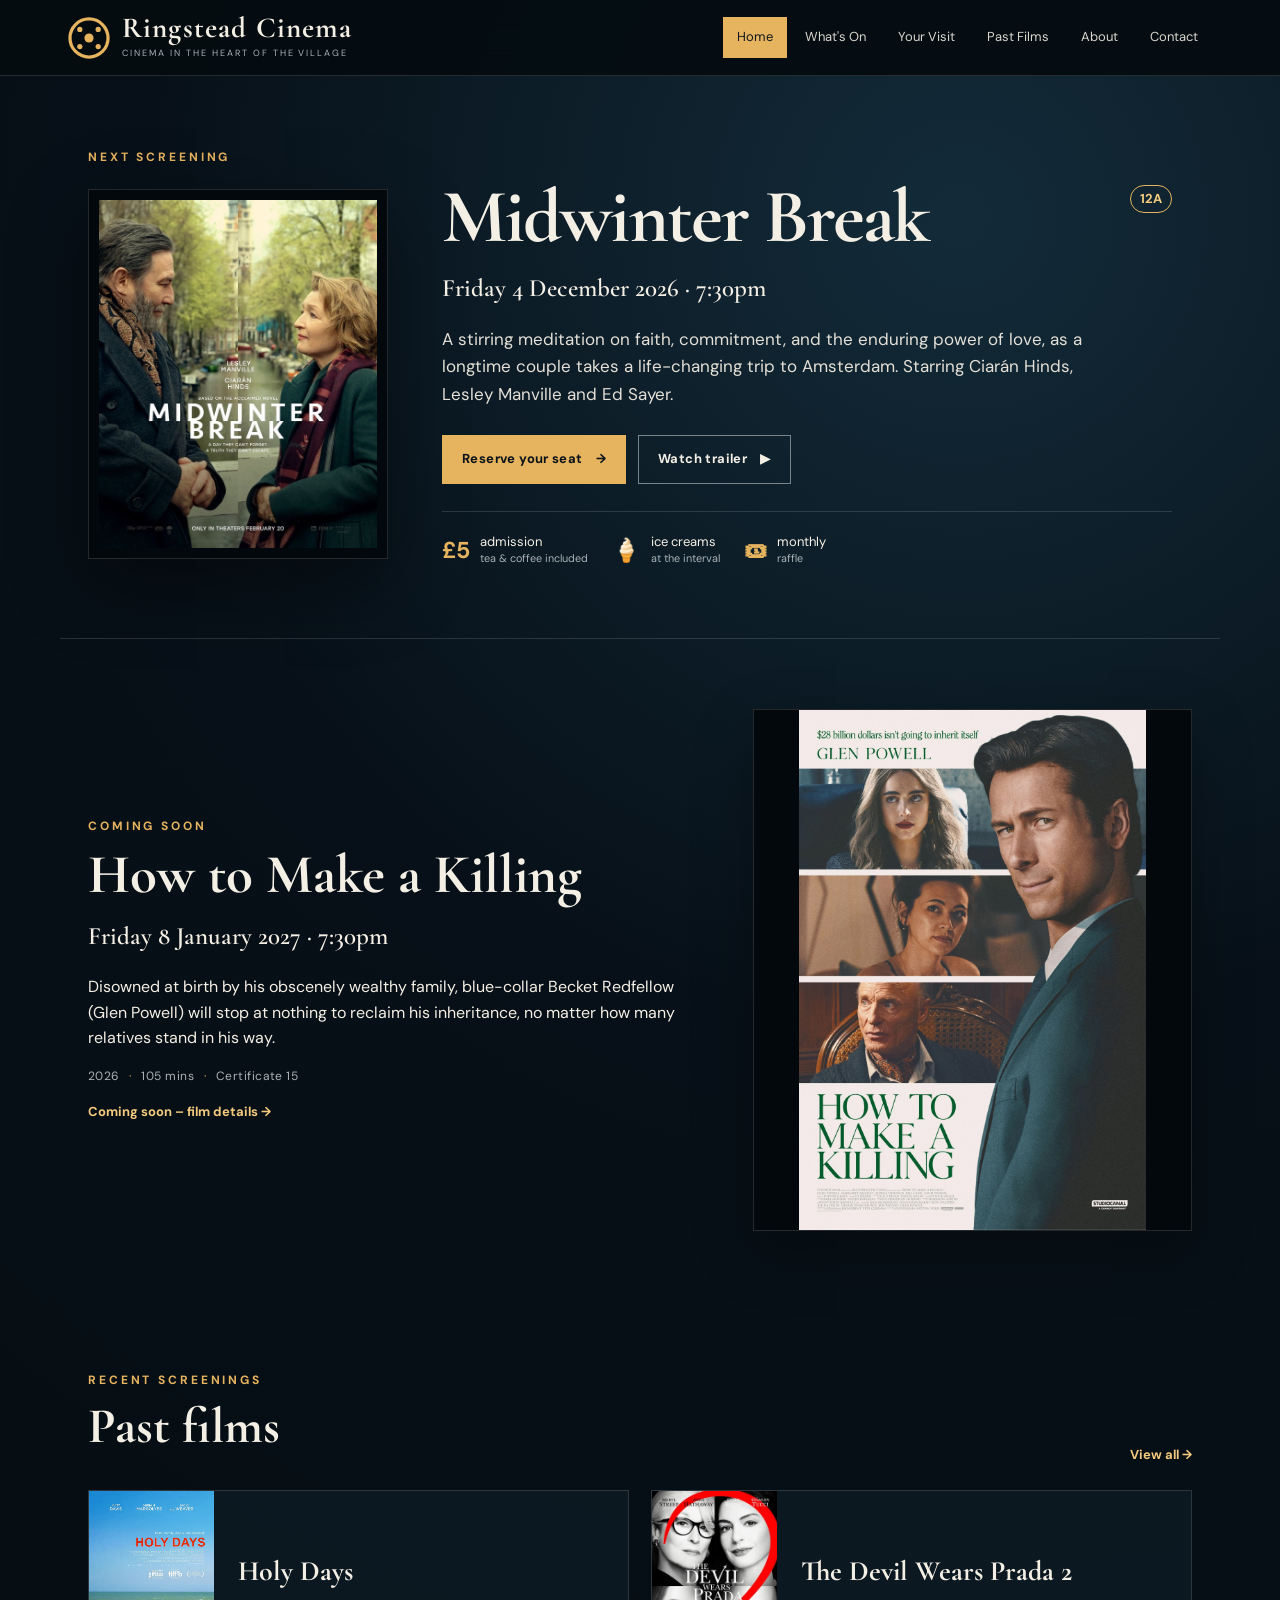
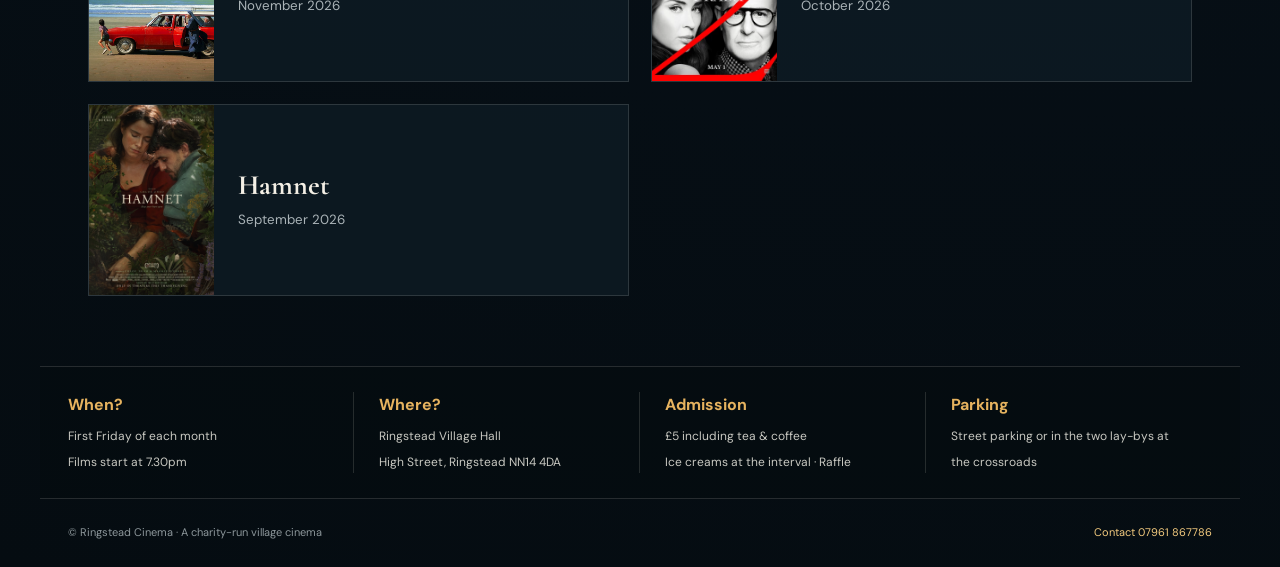
==== commit a5549207: "Show coming soon poster on homepage" ====
--- a/index.html
+++ b/index.html
@@ -63,11 +63,7 @@
         <a class="text-link" href="coming.html">Coming soon – film details →</a>
       </div>
       <div class="coming-art">
-        <div style="text-align:center;padding:35px">
-          <div class="eyebrow">NEXT MONTH AT RINGSTEAD CINEMA</div>
-          <h2 style="font-size:42px" data-coming-title>How to Make a Killing</h2>
-          <p class="date-line" data-coming-date-short>Friday 8 January 2027</p>
-        </div>
+        <img data-coming-poster src="assets/HOW-TO-MAKE-A-KILLING.jpg" alt="How to Make a Killing poster">
       </div>
     </section>
 
